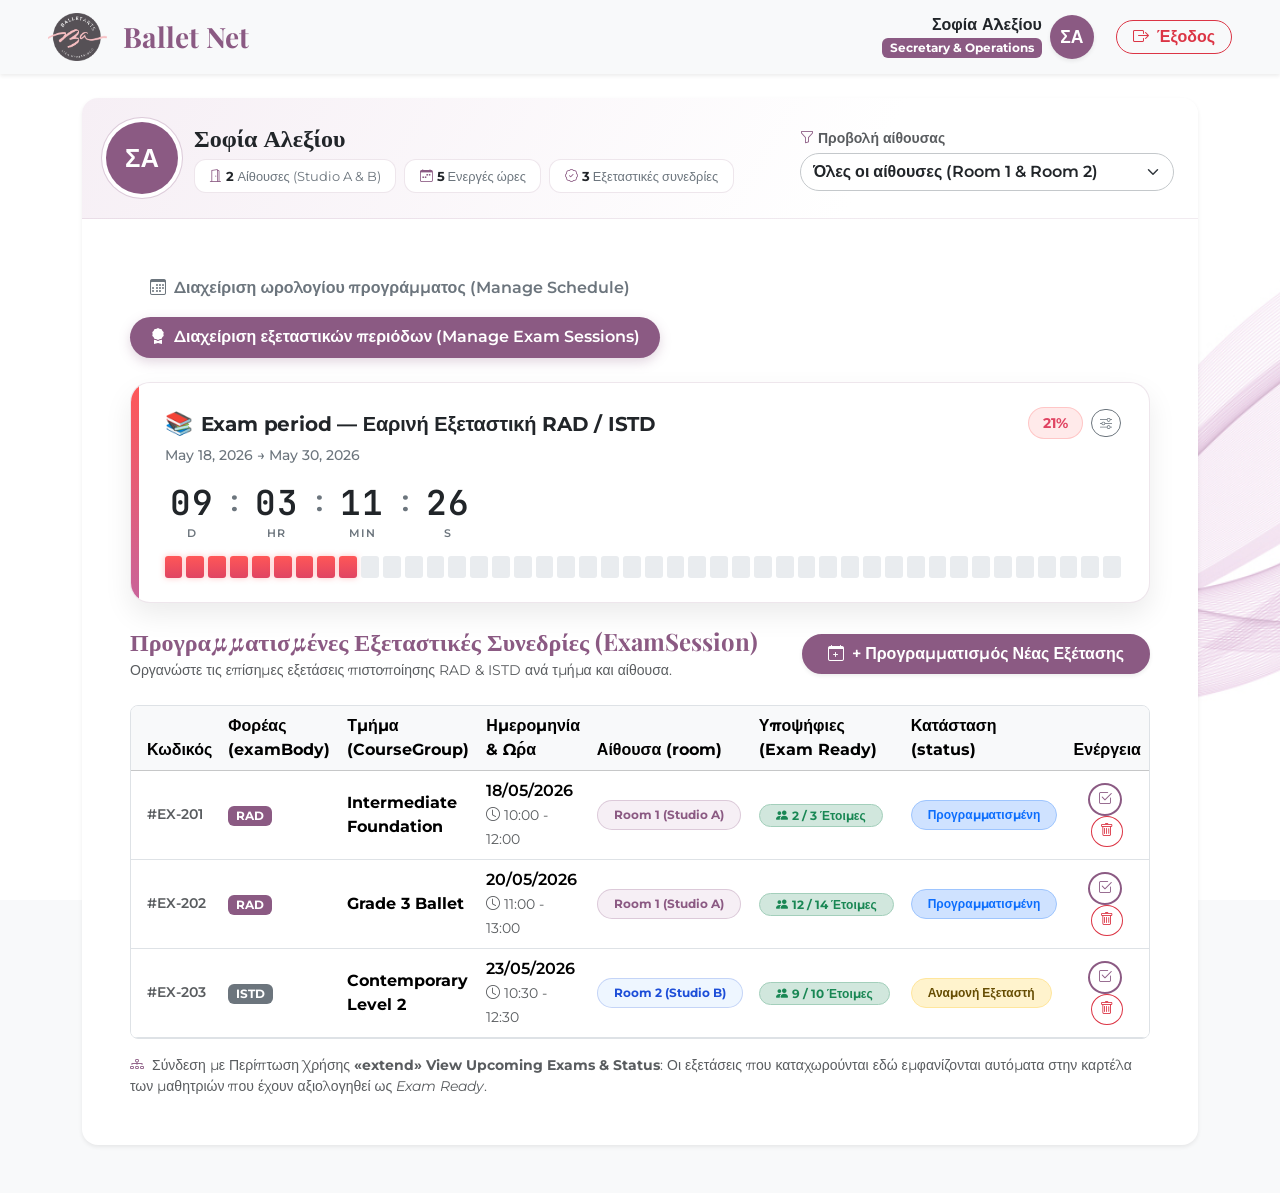
==== WebContent/dashboard/manage_exam_sessions.html @ b096077e "refactor(ui): split monolithic dashboards into 6 dedicated JSP-aligned views - Split secretary dashb" ====
<!DOCTYPE html>
<html lang="el">

<head>
    <meta charset="UTF-8">
    <meta name="viewport" content="width=device-width, initial-scale=1.0">
    <title>Manage Exam Sessions - Ballet Net</title>

    <link rel="icon" type="image/png" href="../photos/BalletArts.png">

    <!-- Bootstrap 5.3 CSS & Icons -->
    <link rel="stylesheet" href="https://cdn.jsdelivr.net/npm/bootstrap@5.3.3/dist/css/bootstrap.min.css">
    <link rel="stylesheet" href="https://cdn.jsdelivr.net/npm/bootstrap-icons@1.11.3/font/bootstrap-icons.min.css">

    <!-- Google Fonts -->
    <link rel="preconnect" href="https://fonts.googleapis.com">
    <link rel="preconnect" href="https://fonts.gstatic.com" crossorigin>
    <link
        href="https://fonts.googleapis.com/css2?family=JetBrains+Mono:wght@500;600;700&family=Montserrat:wght@400;500;600;700&family=Playfair+Display:ital,wght@0,600;0,700;1,600&display=swap"
        rel="stylesheet">

    <!-- Custom CSS -->
    <link rel="stylesheet" type="text/css" href="../css/background_style.css">
</head>

<body>

    <!-- Responsive Navbar -->
    <nav class="navbar navbar-light bg-light mb-4 shadow-sm py-2">
        <div class="container-fluid px-3 px-md-5 d-flex justify-content-between align-items-center flex-nowrap">
            <a class="navbar-brand fs-3 fs-md-2 fw-bold d-flex align-items-center text-ballet m-0" href="../index.html">
                <img src="../photos/BalletArts.png" alt="Ballet Arts Logo" height="48" class="me-2 me-md-3">
                Ballet Net
            </a>

            <div class="d-flex align-items-center gap-2">
                <!-- Profile Trigger -->
                <button type="button" class="profile-trigger d-flex align-items-center" data-bs-toggle="offcanvas"
                    data-bs-target="#profileOffcanvas" aria-controls="profileOffcanvas" title="Προβολή προφίλ">
                    <div class="d-none d-md-block text-end me-2">
                        <span class="d-block fw-bold text-dark lh-sm">Σοφία Αλεξίου</span>
                        <span class="badge bg-ballet px-2 py-1" style="font-size: 0.75rem;">Secretary & Operations</span>
                    </div>
                    <div class="bg-ballet rounded-circle text-white d-flex align-items-center justify-content-center fw-bold shadow-sm"
                        style="width: 44px; height: 44px; font-size: 1.1rem;">
                        ΣΑ
                    </div>
                </button>

                <!-- Κουμπί Εξόδου -->
                <a href="../index.html" class="btn btn-outline-danger rounded-pill px-3 py-1 fw-semibold ms-1"
                    title="Αποσύνδεση">
                    <i class="bi bi-box-arrow-right me-md-1"></i> <span class="d-none d-sm-inline">Έξοδος</span>
                </a>
            </div>
        </div>
    </nav>

    <!-- Profile Offcanvas -->
    <div class="offcanvas offcanvas-end" tabindex="-1" id="profileOffcanvas" aria-labelledby="profileOffcanvasLabel">
        <div class="offcanvas-header">
            <h5 class="offcanvas-title fw-bold text-ballet" id="profileOffcanvasLabel">Προφίλ Γραμματείας</h5>
            <button type="button" class="btn-close" data-bs-dismiss="offcanvas" aria-label="Close"></button>
        </div>
        <div class="offcanvas-body">
            <div class="text-center mb-4">
                <div
                    class="bg-ballet rounded-circle text-white d-flex align-items-center justify-content-center mx-auto mb-3 fw-bold avatar-lg">
                    ΣΑ</div>
                <h5 class="fw-bold mb-1">Σοφία Αλεξίου</h5>
                <p class="text-muted small mb-0">secretariat@balletarts.gr</p>
            </div>

            <ul class="list-group list-group-flush small">
                <li class="list-group-item px-0 d-flex align-items-center">
                    <i class="bi bi-building-gear text-ballet fs-5 me-3"></i>
                    <div>
                        <span class="text-muted d-block">Ρόλος Συστήματος</span>
                        <span class="fw-semibold">Διοικητική Οργάνωση & Πρόγραμμα</span>
                    </div>
                </li>
                <li class="list-group-item px-0 d-flex align-items-center">
                    <i class="bi bi-door-open text-ballet fs-5 me-3"></i>
                    <div>
                        <span class="text-muted d-block">Εποπτεία Αιθουσών</span>
                        <span class="fw-semibold">Room 1 (Studio A), Room 2 (Studio B)</span>
                    </div>
                </li>
                <li class="list-group-item px-0 d-flex align-items-center">
                    <i class="bi bi-award text-ballet fs-5 me-3"></i>
                    <div>
                        <span class="text-muted d-block">Εξεταστικοί Φορείς</span>
                        <span class="fw-semibold">RAD & ISTD Certified Center</span>
                    </div>
                </li>
                <li class="list-group-item px-0 d-flex align-items-center">
                    <i class="bi bi-shield-check text-ballet fs-5 me-3"></i>
                    <div>
                        <span class="text-muted d-block">Κωδικός Γραμματείας</span>
                        <span class="fw-semibold">#SEC-01</span>
                    </div>
                </li>
            </ul>
        </div>
    </div>

    <!-- Main Workspace -->
    <div class="container mb-5">
        <div class="card border-0 shadow-sm rounded-4 overflow-hidden">

            <!-- Profile band -->
            <div class="profile-band p-4 p-md-4">
                <div class="d-flex flex-column flex-lg-row align-items-lg-center gap-4">

                    <div class="d-flex align-items-center gap-3 flex-grow-1">
                        <div
                            class="bg-ballet rounded-circle text-white d-flex align-items-center justify-content-center fw-bold flex-shrink-0 avatar-lg">
                            ΣΑ
                        </div>
                        <div>
                            <h4 class="fw-bold mb-1" style="font-family: 'Playfair Display', serif;">Σοφία Αλεξίου</h4>
                            <div class="d-flex flex-wrap gap-2 mt-2">
                                <span class="stat-chip"><i
                                        class="bi bi-door-open me-1 text-ballet"></i><strong>2</strong> Αίθουσες (Studio A & B)</span>
                                <span class="stat-chip"><i class="bi bi-calendar-week me-1 text-ballet"></i><strong>5</strong> Ενεργές ώρες</span>
                                <span class="stat-chip"><i class="bi bi-patch-check me-1 text-ballet"></i><strong
                                        id="chipExamsCount">3</strong> Εξεταστικές συνεδρίες</span>
                            </div>
                        </div>
                    </div>

                    <!-- Επιλογή / Φίλτρο Αίθουσας -->
                    <div class="flex-shrink-0" style="min-width: 260px;">
                        <label for="studioRoomSelect" class="form-label small fw-semibold text-muted mb-1">
                            <i class="bi bi-funnel me-1 text-ballet"></i>Προβολή αίθουσας
                        </label>
                        <select class="form-select rounded-pill fw-semibold border-secondary-subtle"
                            id="studioRoomSelect" onchange="filterByRoom()">
                            <option value="ALL" selected>Όλες οι αίθουσες (Room 1 & Room 2)</option>
                            <option value="Room 1">Room 1 (Studio A - Classical)</option>
                            <option value="Room 2">Room 2 (Studio B - Contemporary/ISTD)</option>
                        </select>
                    </div>
                </div>
            </div>

            <div class="card-body p-4 p-md-5">

                <!-- Navigation Pills ανάμεσα στις 2 σελίδες της Γραμματείας -->
                <ul class="nav nav-pills pill-tabs gap-2 mb-4" id="secretaryNav">
                    <li class="nav-item">
                        <a class="nav-link" href="manage_schedule.html">
                            <i class="bi bi-calendar3 me-2"></i>Διαχείριση ωρολογίου προγράμματος (Manage Schedule)
                        </a>
                    </li>
                    <li class="nav-item">
                        <a class="nav-link active" href="manage_exam_sessions.html">
                            <i class="bi bi-award-fill me-2"></i>Διαχείριση εξεταστικών περιόδων (Manage Exam Sessions)
                        </a>
                    </li>
                </ul>

                <!-- ΠΕΡΙΕΧΟΜΕΝΟ: MANAGE EXAM SESSIONS -->
                <div>
                    <!-- COUNTDOWN WIDGET -->
                    <div class="exam-countdown-card mb-4">
                        <div class="d-flex justify-content-between align-items-start flex-wrap gap-2">
                            <div>
                                <div class="d-flex align-items-center gap-2 mb-1">
                                    <span style="font-size: 1.4rem;">📚</span>
                                    <h5 class="fw-bold mb-0 text-dark"
                                        style="font-family: 'Montserrat', sans-serif; letter-spacing: -0.01em;"
                                        id="countdownTitle">
                                        Exam period — Εαρινή Εξεταστική RAD / ISTD
                                    </h5>
                                </div>
                                <div class="countdown-date-range" id="countdownDateRange">
                                    May 18, 2026 &rarr; May 30, 2026
                                </div>
                            </div>

                            <div class="d-flex align-items-center gap-2">
                                <span class="countdown-pct-badge" id="countdownPercentBadge">21%</span>
                                <button type="button" class="btn btn-sm btn-outline-secondary rounded-pill px-2 py-1"
                                    style="font-size: 0.75rem;" data-bs-toggle="modal"
                                    data-bs-target="#configCountdownModal" title="Ρύθμιση ημερομηνιών εξεταστικής">
                                    <i class="bi bi-sliders"></i>
                                </button>
                            </div>
                        </div>

                        <!-- Live Digital Timer -->
                        <div class="countdown-digits-row">
                            <div class="countdown-unit">
                                <span class="countdown-num" id="cdDays">09</span>
                                <span class="countdown-lbl">D</span>
                            </div>
                            <span class="countdown-sep">:</span>
                            <div class="countdown-unit">
                                <span class="countdown-num" id="cdHours">03</span>
                                <span class="countdown-lbl">HR</span>
                            </div>
                            <span class="countdown-sep">:</span>
                            <div class="countdown-unit">
                                <span class="countdown-num" id="cdMinutes">11</span>
                                <span class="countdown-lbl">MIN</span>
                            </div>
                            <span class="countdown-sep">:</span>
                            <div class="countdown-unit">
                                <span class="countdown-num" id="cdSeconds">28</span>
                                <span class="countdown-lbl">S</span>
                            </div>
                        </div>

                        <!-- Segmented Vertical Tick Bar -->
                        <div class="countdown-ticks" id="countdownTicksContainer"
                            aria-label="Πρόοδος προετοιμασίας εξεταστικής περιόδου">
                        </div>
                    </div>

                    <!-- Header & Action Button -->
                    <div class="d-flex flex-wrap justify-content-between align-items-center mb-4 gap-3">
                        <div>
                            <h4 class="fw-bold mb-1 text-ballet">Προγραμματισμένες Εξεταστικές Συνεδρίες (ExamSession)</h4>
                            <p class="text-muted small mb-0">Οργανώστε τις επίσημες εξετάσεις πιστοποίησης RAD & ISTD ανά τμήμα και αίθουσα.</p>
                        </div>
                        <button type="button" class="btn btn-ballet rounded-pill px-4 fw-semibold shadow-sm"
                            data-bs-toggle="modal" data-bs-target="#addExamModal">
                            <i class="bi bi-calendar-plus me-1"></i> + Προγραμματισμός Νέας Εξέτασης
                        </button>
                    </div>

                    <div id="examSuccessAlert"
                        class="alert alert-success d-none align-items-center rounded-3 py-2 px-3 mb-3 border-0 shadow-sm"
                        role="alert">
                        <i class="bi bi-check-circle-fill me-2 fs-5"></i>
                        <span id="examSuccessText">Η εξεταστική συνεδρία αποθηκεύτηκε και είναι πλέον ορατή στις μαθήτριες με ένδειξη Exam Ready!</span>
                    </div>

                    <div id="examConflictAlert"
                        class="alert alert-danger d-none align-items-center justify-content-between rounded-3 py-2 px-3 mb-3 border-0 shadow-sm"
                        role="alert">
                        <div class="d-flex align-items-center">
                            <i class="bi bi-exclamation-octagon-fill me-2 fs-5"></i>
                            <span><strong>Σύγκρουση Αίθουσας Εξετάσεων:</strong> Υπάρχει ήδη προγραμματισμένη εξέταση στην ίδια αίθουσα την ίδια ημερομηνία και ώρα!</span>
                        </div>
                        <button type="button" class="btn-close"
                            onclick="this.parentElement.classList.replace('d-flex', 'd-none')"></button>
                    </div>

                    <!-- Exam Sessions Table -->
                    <div class="table-responsive border rounded-3">
                        <table class="table table-hover align-middle mb-0" id="examSessionsTable">
                            <thead class="table-light">
                                <tr>
                                    <th class="ps-3">Κωδικός</th>
                                    <th>Φορέας (examBody)</th>
                                    <th>Τμήμα (CourseGroup)</th>
                                    <th>Ημερομηνία & Ώρα</th>
                                    <th>Αίθουσα (room)</th>
                                    <th>Υποψήφιες (Exam Ready)</th>
                                    <th>Κατάσταση (status)</th>
                                    <th class="text-center">Ενέργεια</th>
                                </tr>
                            </thead>
                            <tbody id="examTableBody">
                                <tr data-room="Room 1" data-date="2026-05-18" data-time="10:00 - 12:00">
                                    <td class="ps-3 text-muted small fw-semibold">#EX-201</td>
                                    <td><span class="badge bg-ballet px-2 py-1">RAD</span></td>
                                    <td class="fw-bold">Intermediate Foundation</td>
                                    <td>
                                        <div class="fw-semibold">18/05/2026</div>
                                        <span class="text-muted small"><i class="bi bi-clock me-1"></i>10:00 - 12:00</span>
                                    </td>
                                    <td><span class="badge rounded-pill room-badge-1 px-3 py-2">Room 1 (Studio A)</span></td>
                                    <td>
                                        <span
                                            class="badge bg-success-subtle text-success border border-success-subtle rounded-pill px-3 py-1">
                                            <i class="bi bi-people-fill me-1"></i>2 / 3 Έτοιμες
                                        </span>
                                    </td>
                                    <td>
                                        <span
                                            class="badge rounded-pill bg-primary-subtle text-primary border border-primary-subtle px-3 py-2">
                                            Προγραμματισμένη
                                        </span>
                                    </td>
                                    <td class="text-center">
                                        <button class="btn btn-outline-ballet btn-sm rounded-circle me-1"
                                            onclick="toggleExamStatus(this)" title="Αλλαγή Κατάστασης">
                                            <i class="bi bi-check2-square"></i>
                                        </button>
                                        <button class="btn btn-outline-danger btn-sm rounded-circle"
                                            onclick="deleteExamRow(this)" title="Ακύρωση Εξέτασης">
                                            <i class="bi bi-trash"></i>
                                        </button>
                                    </td>
                                </tr>

                                <tr data-room="Room 1" data-date="2026-05-20" data-time="11:00 - 13:00">
                                    <td class="ps-3 text-muted small fw-semibold">#EX-202</td>
                                    <td><span class="badge bg-ballet px-2 py-1">RAD</span></td>
                                    <td class="fw-bold">Grade 3 Ballet</td>
                                    <td>
                                        <div class="fw-semibold">20/05/2026</div>
                                        <span class="text-muted small"><i class="bi bi-clock me-1"></i>11:00 - 13:00</span>
                                    </td>
                                    <td><span class="badge rounded-pill room-badge-1 px-3 py-2">Room 1 (Studio A)</span></td>
                                    <td>
                                        <span
                                            class="badge bg-success-subtle text-success border border-success-subtle rounded-pill px-3 py-1">
                                            <i class="bi bi-people-fill me-1"></i>12 / 14 Έτοιμες
                                        </span>
                                    </td>
                                    <td>
                                        <span
                                            class="badge rounded-pill bg-primary-subtle text-primary border border-primary-subtle px-3 py-2">
                                            Προγραμματισμένη
                                        </span>
                                    </td>
                                    <td class="text-center">
                                        <button class="btn btn-outline-ballet btn-sm rounded-circle me-1"
                                            onclick="toggleExamStatus(this)" title="Αλλαγή Κατάστασης">
                                            <i class="bi bi-check2-square"></i>
                                        </button>
                                        <button class="btn btn-outline-danger btn-sm rounded-circle"
                                            onclick="deleteExamRow(this)" title="Ακύρωση Εξέτασης">
                                            <i class="bi bi-trash"></i>
                                        </button>
                                    </td>
                                </tr>

                                <tr data-room="Room 2" data-date="2026-05-23" data-time="10:30 - 12:30">
                                    <td class="ps-3 text-muted small fw-semibold">#EX-203</td>
                                    <td><span class="badge bg-secondary px-2 py-1">ISTD</span></td>
                                    <td class="fw-bold">Contemporary Level 2</td>
                                    <td>
                                        <div class="fw-semibold">23/05/2026</div>
                                        <span class="text-muted small"><i class="bi bi-clock me-1"></i>10:30 - 12:30</span>
                                    </td>
                                    <td><span class="badge rounded-pill room-badge-2 px-3 py-2">Room 2 (Studio B)</span></td>
                                    <td>
                                        <span
                                            class="badge bg-success-subtle text-success border border-success-subtle rounded-pill px-3 py-1">
                                            <i class="bi bi-people-fill me-1"></i>9 / 10 Έτοιμες
                                        </span>
                                    </td>
                                    <td>
                                        <span
                                            class="badge rounded-pill bg-warning-subtle text-warning-emphasis border border-warning-subtle px-3 py-2">
                                            Αναμονή Εξεταστή
                                        </span>
                                    </td>
                                    <td class="text-center">
                                        <button class="btn btn-outline-ballet btn-sm rounded-circle me-1"
                                            onclick="toggleExamStatus(this)" title="Αλλαγή Κατάστασης">
                                            <i class="bi bi-check2-square"></i>
                                        </button>
                                        <button class="btn btn-outline-danger btn-sm rounded-circle"
                                            onclick="deleteExamRow(this)" title="Ακύρωση Εξέτασης">
                                            <i class="bi bi-trash"></i>
                                        </button>
                                    </td>
                                </tr>
                            </tbody>
                        </table>
                    </div>

                    <div class="mt-3 small text-muted">
                        <i class="bi bi-diagram-3 text-ballet me-1"></i>
                        Σύνδεση με Περίπτωση Χρήσης <strong>«extend» View Upcoming Exams & Status</strong>: Οι
                        εξετάσεις που καταχωρούνται εδώ εμφανίζονται αυτόματα στην καρτέλα των μαθητριών που έχουν
                        αξιολογηθεί ως <em>Exam Ready</em>.
                    </div>
                </div>

            </div>
        </div>
    </div>

    <!-- MODAL 1: Προγραμματισμός Νέας Εξέτασης (ExamSession) -->
    <div class="modal fade" id="addExamModal" tabindex="-1" aria-labelledby="addExamModalLabel" aria-hidden="true">
        <div class="modal-dialog modal-dialog-centered">
            <div class="modal-content rounded-4 border-0 shadow">
                <div class="modal-header border-0 pb-0">
                    <h5 class="modal-title fw-bold text-ballet" id="addExamModalLabel">Προγραμματισμός Εξέτασης (ExamSession)</h5>
                    <button type="button" class="btn-close" data-bs-dismiss="modal" aria-label="Close"></button>
                </div>
                <div class="modal-body p-4">
                    <form id="addExamForm" onsubmit="event.preventDefault(); addNewExamSession();">
                        <div class="row g-3 mb-3">
                            <div class="col-sm-5">
                                <label for="examBodyInput" class="form-label small fw-semibold text-muted">Φορέας (examBody)</label>
                                <select class="form-select rounded-3" id="examBodyInput" required>
                                    <option value="RAD">RAD (Royal Academy)</option>
                                    <option value="ISTD">ISTD (Imperial Society)</option>
                                </select>
                            </div>
                            <div class="col-sm-7">
                                <label for="examGroupInput" class="form-label small fw-semibold text-muted">Τμήμα (CourseGroup)</label>
                                <select class="form-select rounded-3" id="examGroupInput" required>
                                    <option value="Intermediate Foundation">Intermediate Foundation</option>
                                    <option value="Grade 3 Ballet">Grade 3 Ballet</option>
                                    <option value="Contemporary Level 2">Contemporary Level 2</option>
                                    <option value="Grade 4 Modern Theatre">Grade 4 Modern Theatre</option>
                                </select>
                            </div>
                        </div>

                        <div class="row g-3 mb-3">
                            <div class="col-sm-6">
                                <label for="examDateInput" class="form-label small fw-semibold text-muted">Ημερομηνία (examDate)</label>
                                <input type="date" class="form-control rounded-3" id="examDateInput" value="2026-05-25" required>
                            </div>
                            <div class="col-sm-6">
                                <label for="examTimeInput" class="form-label small fw-semibold text-muted">Ώρα (time)</label>
                                <select class="form-select rounded-3" id="examTimeInput" required>
                                    <option value="09:00 - 11:00">09:00 - 11:00</option>
                                    <option value="10:00 - 12:00">10:00 - 12:00</option>
                                    <option value="11:00 - 13:00">11:00 - 13:00</option>
                                    <option value="13:00 - 15:00" selected>13:00 - 15:00</option>
                                </select>
                            </div>
                        </div>

                        <div class="mb-4">
                            <label for="examRoomInput" class="form-label small fw-semibold text-muted">Αίθουσα Διεξαγωγής (room)</label>
                            <select class="form-select rounded-3" id="examRoomInput" required>
                                <option value="Room 1">Room 1 (Studio A)</option>
                                <option value="Room 2">Room 2 (Studio B)</option>
                            </select>
                        </div>

                        <div class="d-grid">
                            <button type="submit" class="btn btn-ballet rounded-pill fw-semibold py-2">
                                <i class="bi bi-calendar-check me-1"></i> Καταχώρηση Εξεταστικής Συνεδρίας
                            </button>
                        </div>
                    </form>
                </div>
            </div>
        </div>
    </div>

    <!-- MODAL 2: Ρύθμιση Countdown Εξεταστικής Περιόδου -->
    <div class="modal fade" id="configCountdownModal" tabindex="-1" aria-labelledby="configCountdownModalLabel" aria-hidden="true">
        <div class="modal-dialog modal-dialog-centered modal-sm">
            <div class="modal-content rounded-4 border-0 shadow">
                <div class="modal-header border-0 pb-0">
                    <h6 class="modal-title fw-bold text-ballet" id="configCountdownModalLabel">Ρύθμιση Exam Period</h6>
                    <button type="button" class="btn-close" data-bs-dismiss="modal" aria-label="Close"></button>
                </div>
                <div class="modal-body p-4">
                    <div class="mb-3">
                        <label for="cdDaysInput" class="form-label small fw-semibold text-muted">Ημέρες μέχρι την εξέταση</label>
                        <input type="number" class="form-control rounded-3" id="cdDaysInput" min="1" max="120" value="9">
                    </div>
                    <div class="mb-3">
                        <label for="cdPctInput" class="form-label small fw-semibold text-muted">Ποσοστό περιόδου (%)</label>
                        <input type="number" class="form-control rounded-3" id="cdPctInput" min="5" max="100" value="21">
                    </div>
                    <div class="d-grid">
                        <button type="button" class="btn btn-ballet rounded-pill fw-semibold" data-bs-dismiss="modal"
                            onclick="applyCustomCountdown()">
                            Ενημέρωση Countdown
                        </button>
                    </div>
                </div>
            </div>
        </div>
    </div>

    <!-- Bootstrap Bundle JS -->
    <script src="https://cdn.jsdelivr.net/npm/bootstrap@5.3.3/dist/js/bootstrap.bundle.min.js"></script>

    <script>
        // 1. LIVE COUNTDOWN WIDGET
        const TOTAL_TICKS = 44;
        let remainingSeconds = (9 * 86400) + (3 * 3600) + (11 * 60) + 28;
        let currentPercentage = 21;

        function renderCountdownTicks(percent) {
            const container = document.getElementById('countdownTicksContainer');
            if (!container) return;
            container.innerHTML = '';
            const filledCount = Math.round((percent / 100) * TOTAL_TICKS);
            for (let i = 0; i < TOTAL_TICKS; i++) {
                const tick = document.createElement('div');
                tick.className = 'countdown-tick' + (i < filledCount ? ' filled' : '');
                container.appendChild(tick);
            }
            document.getElementById('countdownPercentBadge').innerText = percent + '%';
        }

        function updateTimerDisplay() {
            if (remainingSeconds > 0) remainingSeconds--;
            const d = Math.floor(remainingSeconds / 86400);
            const h = Math.floor((remainingSeconds % 86400) / 3600);
            const m = Math.floor((remainingSeconds % 3600) / 60);
            const s = remainingSeconds % 60;

            document.getElementById('cdDays').innerText = String(d).padStart(2, '0');
            document.getElementById('cdHours').innerText = String(h).padStart(2, '0');
            document.getElementById('cdMinutes').innerText = String(m).padStart(2, '0');
            document.getElementById('cdSeconds').innerText = String(s).padStart(2, '0');
        }

        function applyCustomCountdown() {
            const daysVal = parseInt(document.getElementById('cdDaysInput').value) || 9;
            const pctVal = Math.min(100, Math.max(1, parseInt(document.getElementById('cdPctInput').value) || 21));
            remainingSeconds = (daysVal * 86400) + (3 * 3600) + (11 * 60) + 28;
            currentPercentage = pctVal;
            renderCountdownTicks(currentPercentage);
            updateTimerDisplay();
        }

        renderCountdownTicks(currentPercentage);
        setInterval(updateTimerDisplay, 1000);

        // 2. STUDIO ROOM FILTER
        function filterByRoom() {
            const selectedRoom = document.getElementById('studioRoomSelect').value;
            const allRows = document.querySelectorAll('#examTableBody tr');
            allRows.forEach(row => {
                const rowRoom = row.getAttribute('data-room');
                if (selectedRoom === 'ALL' || rowRoom === selectedRoom) {
                    row.style.display = '';
                } else {
                    row.style.display = 'none';
                }
            });
        }

        function updateHeaderCounters() {
            document.getElementById('chipExamsCount').innerText = document.querySelectorAll('#examTableBody tr').length;
        }

        // 3. ADD EXAM & CONFLICT CHECK (checkExamAvailability)
        let examCounter = 204;

        function addNewExamSession() {
            const body = document.getElementById('examBodyInput').value;
            const group = document.getElementById('examGroupInput').value;
            const dateRaw = document.getElementById('examDateInput').value;
            const time = document.getElementById('examTimeInput').value;
            const room = document.getElementById('examRoomInput').value;

            const existingExams = document.querySelectorAll('#examTableBody tr');
            for (const row of existingExams) {
                if (row.getAttribute('data-room') === room &&
                    row.getAttribute('data-date') === dateRaw &&
                    row.getAttribute('data-time') === time) {
                    bootstrap.Modal.getInstance(document.getElementById('addExamModal')).hide();
                    document.getElementById('examConflictAlert').classList.replace('d-none', 'd-flex');
                    return;
                }
            }

            document.getElementById('examConflictAlert').classList.replace('d-flex', 'd-none');

            const [yyyy, mm, dd] = dateRaw.split('-');
            const formattedDate = `${dd}/${mm}/${yyyy}`;
            const roomBadgeClass = room === 'Room 1' ? 'room-badge-1' : 'room-badge-2';
            const roomLabel = room === 'Room 1' ? 'Room 1 (Studio A)' : 'Room 2 (Studio B)';
            const bodyBadgeClass = body === 'RAD' ? 'bg-ballet' : 'bg-secondary';

            const tr = document.createElement('tr');
            tr.setAttribute('data-room', room);
            tr.setAttribute('data-date', dateRaw);
            tr.setAttribute('data-time', time);

            tr.innerHTML = `
                <td class="ps-3 text-muted small fw-semibold">#EX-${examCounter++}</td>
                <td><span class="badge ${bodyBadgeClass} px-2 py-1">${body}</span></td>
                <td class="fw-bold">${group}</td>
                <td>
                    <div class="fw-semibold">${formattedDate}</div>
                    <span class="text-muted small"><i class="bi bi-clock me-1"></i>${time}</span>
                </td>
                <td><span class="badge rounded-pill ${roomBadgeClass} px-3 py-2">${roomLabel}</span></td>
                <td>
                    <span class="badge bg-success-subtle text-success border border-success-subtle rounded-pill px-3 py-1">
                        <i class="bi bi-people-fill me-1"></i>Ενεργή Λίστα
                    </span>
                </td>
                <td>
                    <span class="badge rounded-pill bg-primary-subtle text-primary border border-primary-subtle px-3 py-2">
                        Προγραμματισμένη
                    </span>
                </td>
                <td class="text-center">
                    <button class="btn btn-outline-ballet btn-sm rounded-circle me-1" onclick="toggleExamStatus(this)" title="Αλλαγή Κατάστασης">
                        <i class="bi bi-check2-square"></i>
                    </button>
                    <button class="btn btn-outline-danger btn-sm rounded-circle" onclick="deleteExamRow(this)" title="Ακύρωση Εξέτασης">
                        <i class="bi bi-trash"></i>
                    </button>
                </td>
            `;

            document.getElementById('examTableBody').appendChild(tr);
            updateHeaderCounters();
            filterByRoom();

            bootstrap.Modal.getInstance(document.getElementById('addExamModal')).hide();
            showBanner('examSuccessAlert', `Η εξέταση ${body} (${group}) στις ${formattedDate} προγραμματίστηκε επιτυχώς!`);
        }

        function toggleExamStatus(btn) {
            const row = btn.closest('tr');
            const statusCell = row.children[6];
            if (statusCell.innerText.includes('Προγραμματισμένη') || statusCell.innerText.includes('Αναμονή')) {
                statusCell.innerHTML = `<span class="badge rounded-pill bg-success-subtle text-success border border-success-subtle px-3 py-2"><i class="bi bi-check-all me-1"></i>Ολοκληρωμένη</span>`;
            } else {
                statusCell.innerHTML = `<span class="badge rounded-pill bg-primary-subtle text-primary border border-primary-subtle px-3 py-2">Προγραμματισμένη</span>`;
            }
            showBanner('examSuccessAlert', 'Η κατάσταση της εξεταστικής συνεδρίας (status) ενημερώθηκε!');
        }

        function deleteExamRow(btn) {
            btn.closest('tr').remove();
            updateHeaderCounters();
            showBanner('examSuccessAlert', 'Η εξεταστική συνεδρία αφαιρέθηκε.');
        }

        function showBanner(id, message) {
            const box = document.getElementById(id);
            if (!box) return;
            const span = box.querySelector('span');
            if (span && message) span.innerText = message;
            box.classList.replace('d-none', 'd-flex');
            setTimeout(() => box.classList.replace('d-flex', 'd-none'), 4000);
        }
    </script>
</body>

</html>
---- WebContent/css/background_style.css ----
/* Google Fonts Import */
@import url('https://fonts.googleapis.com/css2?family=JetBrains+Mono:wght@500;600;700&family=Montserrat:wght@400;500;600;700&family=Playfair+Display:ital,wght@0,600;0,700;1,600&display=swap');

/* ---------- Branding Variables ---------- */
:root {
    --ballet: #8B5A83;
    --ballet-dark: #6f4468;
    --ballet-soft: #f6eff5;
    --countdown-accent: #ff5757;
    --countdown-bg: #18181c;
}

/* ---------- Base Background and Text Fonts ---------- */
body {
    background-image: url('../photos/purple_waves.jpg');
    background-size: cover;
    background-repeat: no-repeat;
    background-attachment: fixed;
    background-color: #f8f9fa;
    font-family: 'Montserrat', sans-serif;
}

p, a, table, input, select, button {
    font-family: 'Montserrat', sans-serif;
}

/* Titles Font */
h1, h2, h3, h4, h5, h6, .navbar-brand, .modal-title {
    font-family: 'Playfair Display', serif;
}

/* ---------- Colors & Ballet Net Identity (Branding) ---------- */
.text-ballet {
    color: var(--ballet) !important;
}

.bg-ballet {
    background-color: var(--ballet) !important;
    color: #ffffff;
}

/* ---------- Ballet Net Buttons ---------- */
.btn-ballet {
    background-color: var(--ballet);
    color: #ffffff;
    border: 2px solid var(--ballet);
    transition: all 0.25s ease;
}

.btn-ballet:hover {
    background-color: var(--ballet-dark);
    border-color: var(--ballet-dark);
    color: #ffffff;
}

.btn-outline-ballet {
    color: var(--ballet) !important;
    border: 2px solid var(--ballet) !important;
    background-color: transparent !important;
    transition: all 0.25s ease !important;
}

.btn-outline-ballet:hover {
    background-color: var(--ballet) !important;
    color: #ffffff !important;
    border-color: var(--ballet) !important;
}

.btn-outline-ballet:focus {
    color: var(--ballet) !important;
    border-color: var(--ballet) !important;
    background-color: transparent !important;
    box-shadow: 0 0 0 0.25rem rgba(139, 90, 131, 0.35) !important;
}

.btn-outline-ballet:hover:focus {
    background-color: var(--ballet) !important;
    color: #ffffff !important;
}

/* ---------- Navigation Menu Links ---------- */
.text-link {
    text-decoration: none;
    color: #6c757d;
    font-weight: 600;
    font-size: 0.95rem;
    transition: color 0.3s ease;
}

.text-link:hover {
    color: var(--ballet);
    text-decoration: underline;
}

/* ---------- Card Effects ---------- */
.card {
    transition: transform 0.2s ease, box-shadow 0.2s ease;
}

.feature-card {
    transition: transform 0.3s ease, box-shadow 0.3s ease;
    border: none !important;
    background-color: #ffffff;
}

.feature-card:hover {
    transform: translateY(-6px);
    box-shadow: 0 12px 25px rgba(0, 0, 0, 0.08) !important;
}

.card-icon {
    font-size: 2.5rem;
    color: var(--ballet);
}

/* ---------- Tabs (Secretary Room Management & Teacher Tabs) ---------- */
.custom-tabs .nav-link {
    color: #6c757d;
    border: none;
    font-size: 1.05rem;
    font-weight: 600;
    padding: 10px 20px;
    background-color: transparent;
    transition: all 0.3s ease;
}

.custom-tabs .nav-link:hover {
    color: var(--ballet);
    text-decoration: underline;
}

.custom-tabs .nav-link.active {
    color: var(--ballet);
    background-color: transparent;
    border-bottom: 3px solid var(--ballet);
    font-weight: 700;
}

/* ---------- Exam Elements (RAD / ISTD) & Evaluation ---------- */
.exam-alert-card {
    border-left: 5px solid var(--ballet) !important;
    background-color: #ffffff;
    box-shadow: 0 4px 15px rgba(139, 90, 131, 0.12);
}

.badge-exam-ready {
    background-color: #198754;
    color: #ffffff;
    font-weight: 600;
    padding: 6px 12px;
    border-radius: 50rem;
    font-size: 0.85rem;
}

.badge-exam-pending {
    background-color: #ffc107;
    color: #212529;
    font-weight: 600;
    padding: 6px 12px;
    border-radius: 50rem;
    font-size: 0.85rem;
}

.badge-rad {
    background-color: var(--ballet);
    color: #ffffff;
    font-weight: 600;
    padding: 4px 10px;
    border-radius: 6px;
}

/* =========================================================
   Common Dashboard Elements (Secretary, Teacher, Student)
   ========================================================= */

/* ---------- Profile Header Band ---------- */
.profile-band {
    background: linear-gradient(120deg, var(--ballet-soft) 0%, #ffffff 70%);
    border-bottom: 1px solid rgba(139, 90, 131, 0.12);
}

.avatar-lg {
    width: 72px;
    height: 72px;
    font-size: 1.6rem;
    box-shadow: 0 0 0 4px #fff, 0 0 0 5px rgba(139, 90, 131, 0.25);
}

.stat-chip {
    background: #fff;
    border: 1px solid rgba(139, 90, 131, 0.15);
    border-radius: 0.75rem;
    padding: 0.4rem 0.9rem;
    font-size: 0.8rem;
    color: #6c757d;
    white-space: nowrap;
}

.stat-chip strong {
    color: #212529;
}

/* ---------- Tabs (Pill Style) ---------- */
.pill-tabs .nav-link {
    color: #6c757d;
    font-weight: 600;
    border-radius: 50rem;
    padding: 0.55rem 1.25rem;
    transition: all 0.2s ease;
}

.pill-tabs .nav-link:hover {
    color: var(--ballet);
}

.pill-tabs .nav-link.active {
    background-color: var(--ballet);
    color: #fff;
    box-shadow: 0 4px 12px rgba(139, 90, 131, 0.25);
}

/* ---------- Profile Trigger (Navbar) ---------- */
.profile-trigger {
    cursor: pointer;
    padding: 4px 10px;
    border-radius: 50rem;
    transition: background-color 0.2s ease;
    border: 0;
    background: transparent;
}

.profile-trigger:hover {
    background-color: rgba(139, 90, 131, 0.08);
}

/* ---------- Switch (Bootstrap Form-Check) ---------- */
.form-check-input:checked {
    background-color: var(--ballet) !important;
    border-color: var(--ballet) !important;
}

.form-check-input:focus {
    box-shadow: 0 0 0 0.25rem rgba(139, 90, 131, 0.25);
}

/* =========================================================
   Teacher Dashboard
   ========================================================= */

/* ---------- Syllabus Progress Sliders ---------- */
.syllabus-slider {
    accent-color: var(--ballet);
    -webkit-appearance: none;
    appearance: none;
    width: 100%;
    height: 8px;
    border-radius: 5px;
    outline: none;
    cursor: pointer;
}

.syllabus-slider::-webkit-slider-thumb {
    -webkit-appearance: none;
    appearance: none;
    width: 20px;
    height: 20px;
    border-radius: 50%;
    background: var(--ballet);
    border: 2px solid #fff;
    box-shadow: 0 2px 5px rgba(0, 0, 0, 0.25);
    transition: transform 0.1s ease;
}

.syllabus-slider::-webkit-slider-thumb:hover {
    transform: scale(1.2);
}

.syllabus-slider::-moz-range-thumb {
    width: 20px;
    height: 20px;
    border-radius: 50%;
    background: var(--ballet);
    border: 2px solid #fff;
    box-shadow: 0 2px 5px rgba(0, 0, 0, 0.25);
}

.syllabus-slider:focus-visible {
    box-shadow: 0 0 0 3px rgba(139, 90, 131, 0.3);
}

.student-avatar {
    width: 40px;
    height: 40px;
    font-size: 0.85rem;
    background: var(--ballet-soft);
    color: var(--ballet);
}

.attendance-bar {
    height: 6px;
    width: 70px;
}

/* =========================================================
   Secretary Dashboard
   ========================================================= */

/* ---------- Exam Period Countdown Widget (Light / White Version) ---------- */
.exam-countdown-card {
    background: #ffffff;
    border-radius: 1.25rem;
    position: relative;
    overflow: hidden;
    color: #212529;
    padding: 1.5rem 1.75rem 1.5rem 2.1rem;
    box-shadow: 0 12px 28px rgba(0, 0, 0, 0.08);
    border: 1px solid rgba(139, 90, 131, 0.15);
}

.exam-countdown-card::before {
    content: "";
    position: absolute;
    top: 0;
    left: 0;
    bottom: 0;
    width: 8px;
    background: linear-gradient(180deg, #ff5757 0%, #c8649b 100%);
}

.countdown-pct-badge {
    background: rgba(255, 87, 87, 0.12);
    color: #e04462;
    border: 1px solid rgba(255, 87, 87, 0.25);
    font-weight: 700;
    font-size: 0.85rem;
    padding: 0.3rem 0.85rem;
    border-radius: 50rem;
    letter-spacing: 0.02em;
}

.countdown-date-range {
    color: #6c757d;
    font-size: 0.9rem;
    font-weight: 500;
}

.countdown-digits-row {
    display: flex;
    align-items: baseline;
    gap: 0.45rem;
    margin-top: 1.1rem;
    margin-bottom: 0.9rem;
    font-family: 'JetBrains Mono', monospace;
}

.countdown-unit {
    display: flex;
    flex-direction: column;
    align-items: center;
    min-width: 54px;
}

.countdown-num {
    font-size: 2.15rem;
    font-weight: 600;
    line-height: 1.05;
    color: #212529;
    letter-spacing: 0.03em;
}

.countdown-lbl {
    font-family: 'Montserrat', sans-serif;
    font-size: 0.68rem;
    font-weight: 600;
    color: #6c757d;
    letter-spacing: 0.1em;
    margin-top: 0.25rem;
}

.countdown-sep {
    font-size: 1.75rem;
    color: #6c757d;
    font-weight: 500;
    transform: translateY(-4px);
}

.countdown-ticks {
    display: grid;
    grid-template-columns: repeat(44, 1fr);
    gap: 4px;
    margin-top: 0.35rem;
}

.countdown-tick {
    height: 22px;
    border-radius: 3px;
    background-color: #e9ecef;
    transition: background-color 0.3s ease, transform 0.2s ease;
}

.countdown-tick.filled {
    background: linear-gradient(180deg, #ff5757 0%, #e04462 100%);
    box-shadow: 0 0 6px rgba(255, 87, 87, 0.35);
}

@media (max-width: 768px) {
    .countdown-ticks {
        grid-template-columns: repeat(24, 1fr);
    }
    .countdown-num {
        font-size: 1.65rem;
    }
    .countdown-unit {
        min-width: 42px;
    }
}

/* ---------- Studio Room Filter Pills & Badges ---------- */
.room-filter-btn {
    border-radius: 50rem;
    font-size: 0.85rem;
    font-weight: 600;
    padding: 0.35rem 1rem;
}

.sub-badge {
    background-color: #fff3cd;
    color: #856404;
    border: 1px solid #ffe69c;
    font-size: 0.75rem;
    font-weight: 600;
}

.room-badge-1 {
    background-color: var(--ballet-soft);
    color: var(--ballet);
    border: 1px solid rgba(139, 90, 131, 0.25);
}

.room-badge-2 {
    background-color: #eef6ff;
    color: #1d4ed8;
    border: 1px solid rgba(29, 78, 216, 0.2);
}
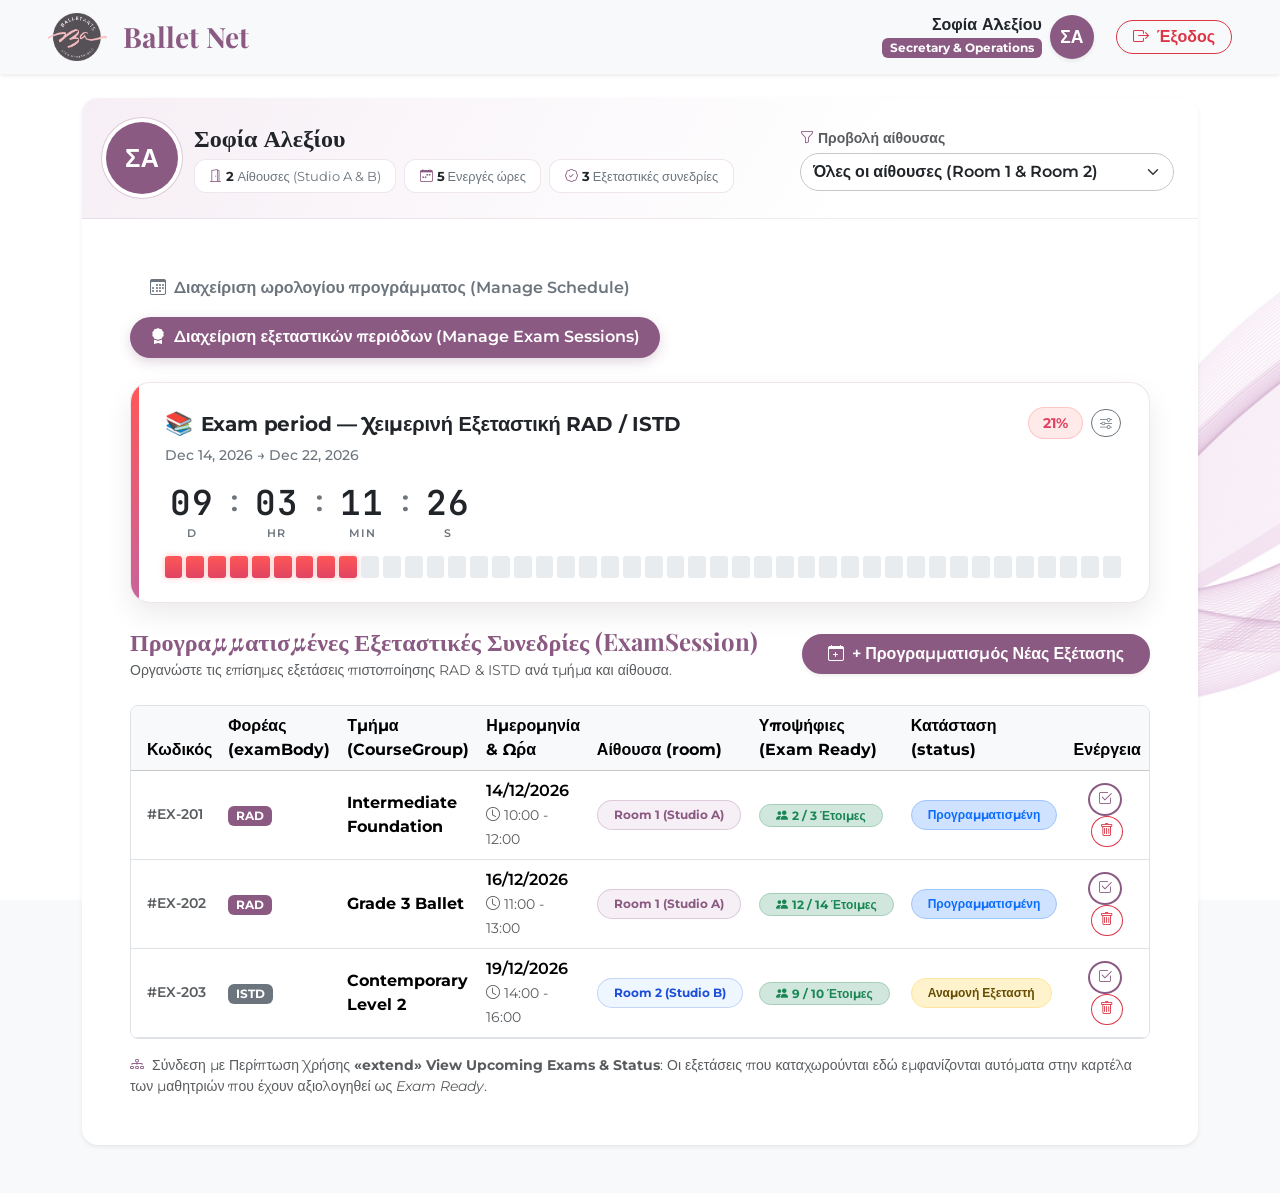
==== commit 9564741e: "fix(ui): synchronize mock data schedules, exam dates and counters across student and secretary views" ====
--- a/WebContent/dashboard/manage_exam_sessions.html
+++ b/WebContent/dashboard/manage_exam_sessions.html
@@ -171,11 +171,11 @@
                                     <h5 class="fw-bold mb-0 text-dark"
                                         style="font-family: 'Montserrat', sans-serif; letter-spacing: -0.01em;"
                                         id="countdownTitle">
-                                        Exam period — Εαρινή Εξεταστική RAD / ISTD
+                                        Exam period — Χειμερινή Εξεταστική RAD / ISTD
                                     </h5>
                                 </div>
                                 <div class="countdown-date-range" id="countdownDateRange">
-                                    May 18, 2026 &rarr; May 30, 2026
+                                    Dec 14, 2026 &rarr; Dec 22, 2026
                                 </div>
                             </div>
 
@@ -264,100 +264,88 @@
                                 </tr>
                             </thead>
                             <tbody id="examTableBody">
-                                <tr data-room="Room 1" data-date="2026-05-18" data-time="10:00 - 12:00">
+                                <tr data-room="Room 1" data-date="2026-12-14" data-time="10:00 - 12:00">
                                     <td class="ps-3 text-muted small fw-semibold">#EX-201</td>
                                     <td><span class="badge bg-ballet px-2 py-1">RAD</span></td>
                                     <td class="fw-bold">Intermediate Foundation</td>
                                     <td>
-                                        <div class="fw-semibold">18/05/2026</div>
+                                        <div class="fw-semibold">14/12/2026</div>
                                         <span class="text-muted small"><i class="bi bi-clock me-1"></i>10:00 - 12:00</span>
                                     </td>
                                     <td><span class="badge rounded-pill room-badge-1 px-3 py-2">Room 1 (Studio A)</span></td>
                                     <td>
-                                        <span
-                                            class="badge bg-success-subtle text-success border border-success-subtle rounded-pill px-3 py-1">
+                                        <span class="badge bg-success-subtle text-success border border-success-subtle rounded-pill px-3 py-1">
                                             <i class="bi bi-people-fill me-1"></i>2 / 3 Έτοιμες
                                         </span>
                                     </td>
                                     <td>
-                                        <span
-                                            class="badge rounded-pill bg-primary-subtle text-primary border border-primary-subtle px-3 py-2">
+                                        <span class="badge rounded-pill bg-primary-subtle text-primary border border-primary-subtle px-3 py-2">
                                             Προγραμματισμένη
                                         </span>
                                     </td>
                                     <td class="text-center">
-                                        <button class="btn btn-outline-ballet btn-sm rounded-circle me-1"
-                                            onclick="toggleExamStatus(this)" title="Αλλαγή Κατάστασης">
+                                        <button class="btn btn-outline-ballet btn-sm rounded-circle me-1" onclick="toggleExamStatus(this)" title="Αλλαγή Κατάστασης">
                                             <i class="bi bi-check2-square"></i>
                                         </button>
-                                        <button class="btn btn-outline-danger btn-sm rounded-circle"
-                                            onclick="deleteExamRow(this)" title="Ακύρωση Εξέτασης">
+                                        <button class="btn btn-outline-danger btn-sm rounded-circle" onclick="deleteExamRow(this)" title="Ακύρωση Εξέτασης">
                                             <i class="bi bi-trash"></i>
                                         </button>
                                     </td>
                                 </tr>
 
-                                <tr data-room="Room 1" data-date="2026-05-20" data-time="11:00 - 13:00">
+                                <tr data-room="Room 1" data-date="2026-12-16" data-time="11:00 - 13:00">
                                     <td class="ps-3 text-muted small fw-semibold">#EX-202</td>
                                     <td><span class="badge bg-ballet px-2 py-1">RAD</span></td>
                                     <td class="fw-bold">Grade 3 Ballet</td>
                                     <td>
-                                        <div class="fw-semibold">20/05/2026</div>
+                                        <div class="fw-semibold">16/12/2026</div>
                                         <span class="text-muted small"><i class="bi bi-clock me-1"></i>11:00 - 13:00</span>
                                     </td>
                                     <td><span class="badge rounded-pill room-badge-1 px-3 py-2">Room 1 (Studio A)</span></td>
                                     <td>
-                                        <span
-                                            class="badge bg-success-subtle text-success border border-success-subtle rounded-pill px-3 py-1">
+                                        <span class="badge bg-success-subtle text-success border border-success-subtle rounded-pill px-3 py-1">
                                             <i class="bi bi-people-fill me-1"></i>12 / 14 Έτοιμες
                                         </span>
                                     </td>
                                     <td>
-                                        <span
-                                            class="badge rounded-pill bg-primary-subtle text-primary border border-primary-subtle px-3 py-2">
+                                        <span class="badge rounded-pill bg-primary-subtle text-primary border border-primary-subtle px-3 py-2">
                                             Προγραμματισμένη
                                         </span>
                                     </td>
                                     <td class="text-center">
-                                        <button class="btn btn-outline-ballet btn-sm rounded-circle me-1"
-                                            onclick="toggleExamStatus(this)" title="Αλλαγή Κατάστασης">
+                                        <button class="btn btn-outline-ballet btn-sm rounded-circle me-1" onclick="toggleExamStatus(this)" title="Αλλαγή Κατάστασης">
                                             <i class="bi bi-check2-square"></i>
                                         </button>
-                                        <button class="btn btn-outline-danger btn-sm rounded-circle"
-                                            onclick="deleteExamRow(this)" title="Ακύρωση Εξέτασης">
+                                        <button class="btn btn-outline-danger btn-sm rounded-circle" onclick="deleteExamRow(this)" title="Ακύρωση Εξέτασης">
                                             <i class="bi bi-trash"></i>
                                         </button>
                                     </td>
                                 </tr>
 
-                                <tr data-room="Room 2" data-date="2026-05-23" data-time="10:30 - 12:30">
+                                <tr data-room="Room 2" data-date="2026-12-19" data-time="14:00 - 16:00">
                                     <td class="ps-3 text-muted small fw-semibold">#EX-203</td>
                                     <td><span class="badge bg-secondary px-2 py-1">ISTD</span></td>
                                     <td class="fw-bold">Contemporary Level 2</td>
                                     <td>
-                                        <div class="fw-semibold">23/05/2026</div>
-                                        <span class="text-muted small"><i class="bi bi-clock me-1"></i>10:30 - 12:30</span>
+                                        <div class="fw-semibold">19/12/2026</div>
+                                        <span class="text-muted small"><i class="bi bi-clock me-1"></i>14:00 - 16:00</span>
                                     </td>
                                     <td><span class="badge rounded-pill room-badge-2 px-3 py-2">Room 2 (Studio B)</span></td>
                                     <td>
-                                        <span
-                                            class="badge bg-success-subtle text-success border border-success-subtle rounded-pill px-3 py-1">
+                                        <span class="badge bg-success-subtle text-success border border-success-subtle rounded-pill px-3 py-1">
                                             <i class="bi bi-people-fill me-1"></i>9 / 10 Έτοιμες
                                         </span>
                                     </td>
                                     <td>
-                                        <span
-                                            class="badge rounded-pill bg-warning-subtle text-warning-emphasis border border-warning-subtle px-3 py-2">
+                                        <span class="badge rounded-pill bg-warning-subtle text-warning-emphasis border border-warning-subtle px-3 py-2">
                                             Αναμονή Εξεταστή
                                         </span>
                                     </td>
                                     <td class="text-center">
-                                        <button class="btn btn-outline-ballet btn-sm rounded-circle me-1"
-                                            onclick="toggleExamStatus(this)" title="Αλλαγή Κατάστασης">
+                                        <button class="btn btn-outline-ballet btn-sm rounded-circle me-1" onclick="toggleExamStatus(this)" title="Αλλαγή Κατάστασης">
                                             <i class="bi bi-check2-square"></i>
                                         </button>
-                                        <button class="btn btn-outline-danger btn-sm rounded-circle"
-                                            onclick="deleteExamRow(this)" title="Ακύρωση Εξέτασης">
+                                        <button class="btn btn-outline-danger btn-sm rounded-circle" onclick="deleteExamRow(this)" title="Ακύρωση Εξέτασης">
                                             <i class="bi bi-trash"></i>
                                         </button>
                                     </td>
@@ -410,7 +398,7 @@
                         <div class="row g-3 mb-3">
                             <div class="col-sm-6">
                                 <label for="examDateInput" class="form-label small fw-semibold text-muted">Ημερομηνία (examDate)</label>
-                                <input type="date" class="form-control rounded-3" id="examDateInput" value="2026-05-25" required>
+                                <input type="date" class="form-control rounded-3" id="examDateInput" value="2026-12-21" required>
                             </div>
                             <div class="col-sm-6">
                                 <label for="examTimeInput" class="form-label small fw-semibold text-muted">Ώρα (time)</label>
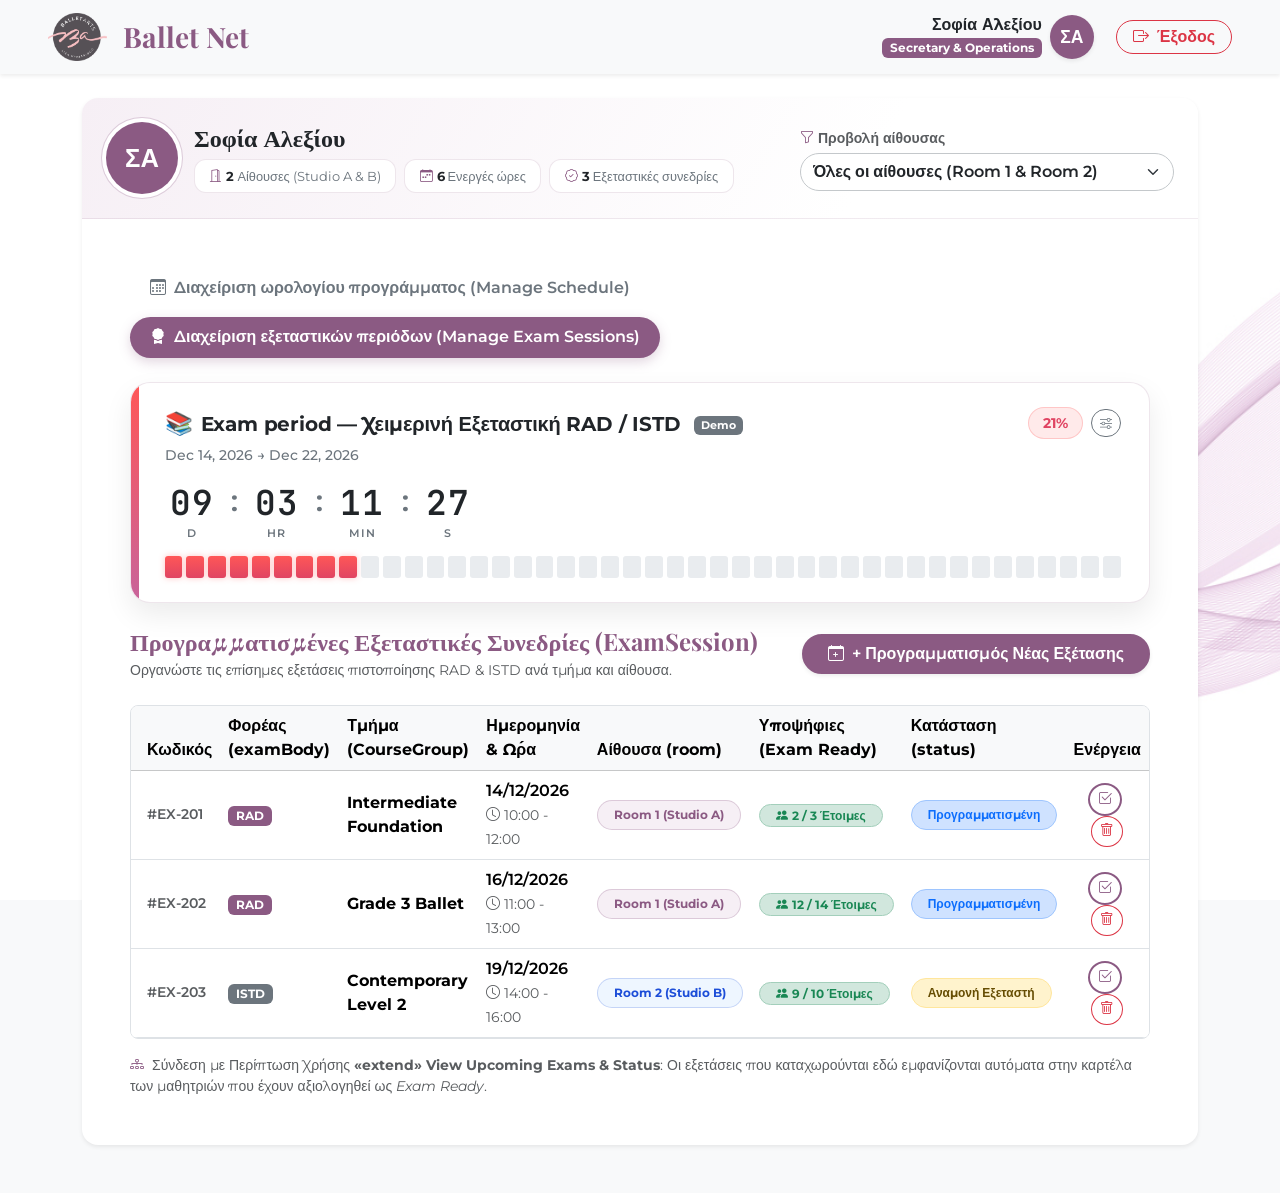
==== commit 1f3bfc39: "fix(ui): polish mock data consistency (student count to 17, attendance denominator to 25, and demo c" ====
--- a/WebContent/dashboard/manage_exam_sessions.html
+++ b/WebContent/dashboard/manage_exam_sessions.html
@@ -122,7 +122,7 @@
                             <div class="d-flex flex-wrap gap-2 mt-2">
                                 <span class="stat-chip"><i
                                         class="bi bi-door-open me-1 text-ballet"></i><strong>2</strong> Αίθουσες (Studio A & B)</span>
-                                <span class="stat-chip"><i class="bi bi-calendar-week me-1 text-ballet"></i><strong>5</strong> Ενεργές ώρες</span>
+                                <span class="stat-chip"><i class="bi bi-calendar-week me-1 text-ballet"></i><strong>6</strong> Ενεργές ώρες</span>
                                 <span class="stat-chip"><i class="bi bi-patch-check me-1 text-ballet"></i><strong
                                         id="chipExamsCount">3</strong> Εξεταστικές συνεδρίες</span>
                             </div>
@@ -171,7 +171,7 @@
                                     <h5 class="fw-bold mb-0 text-dark"
                                         style="font-family: 'Montserrat', sans-serif; letter-spacing: -0.01em;"
                                         id="countdownTitle">
-                                        Exam period — Χειμερινή Εξεταστική RAD / ISTD
+                                        Exam period — Χειμερινή Εξεταστική RAD / ISTD <span class="badge bg-secondary ms-2" style="font-size: 0.7rem; vertical-align: middle;">Demo</span>
                                     </h5>
                                 </div>
                                 <div class="countdown-date-range" id="countdownDateRange">
